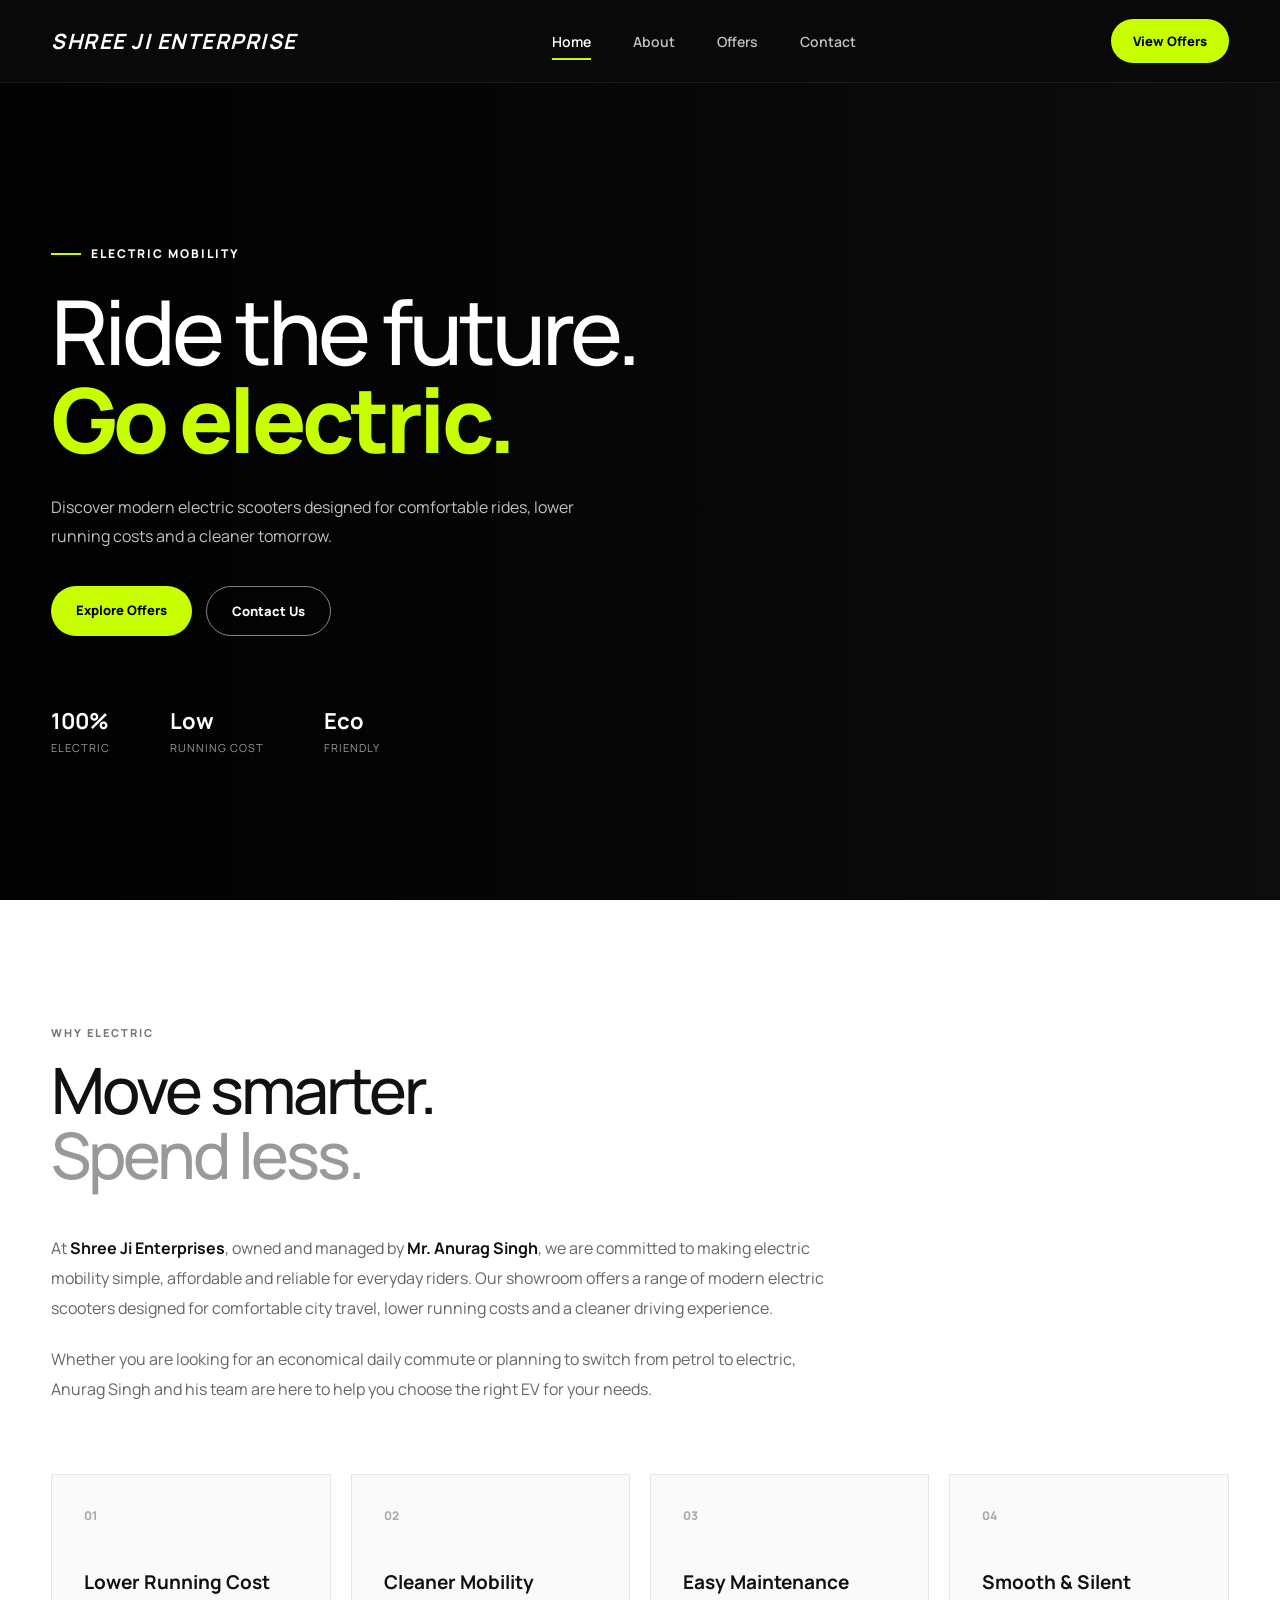
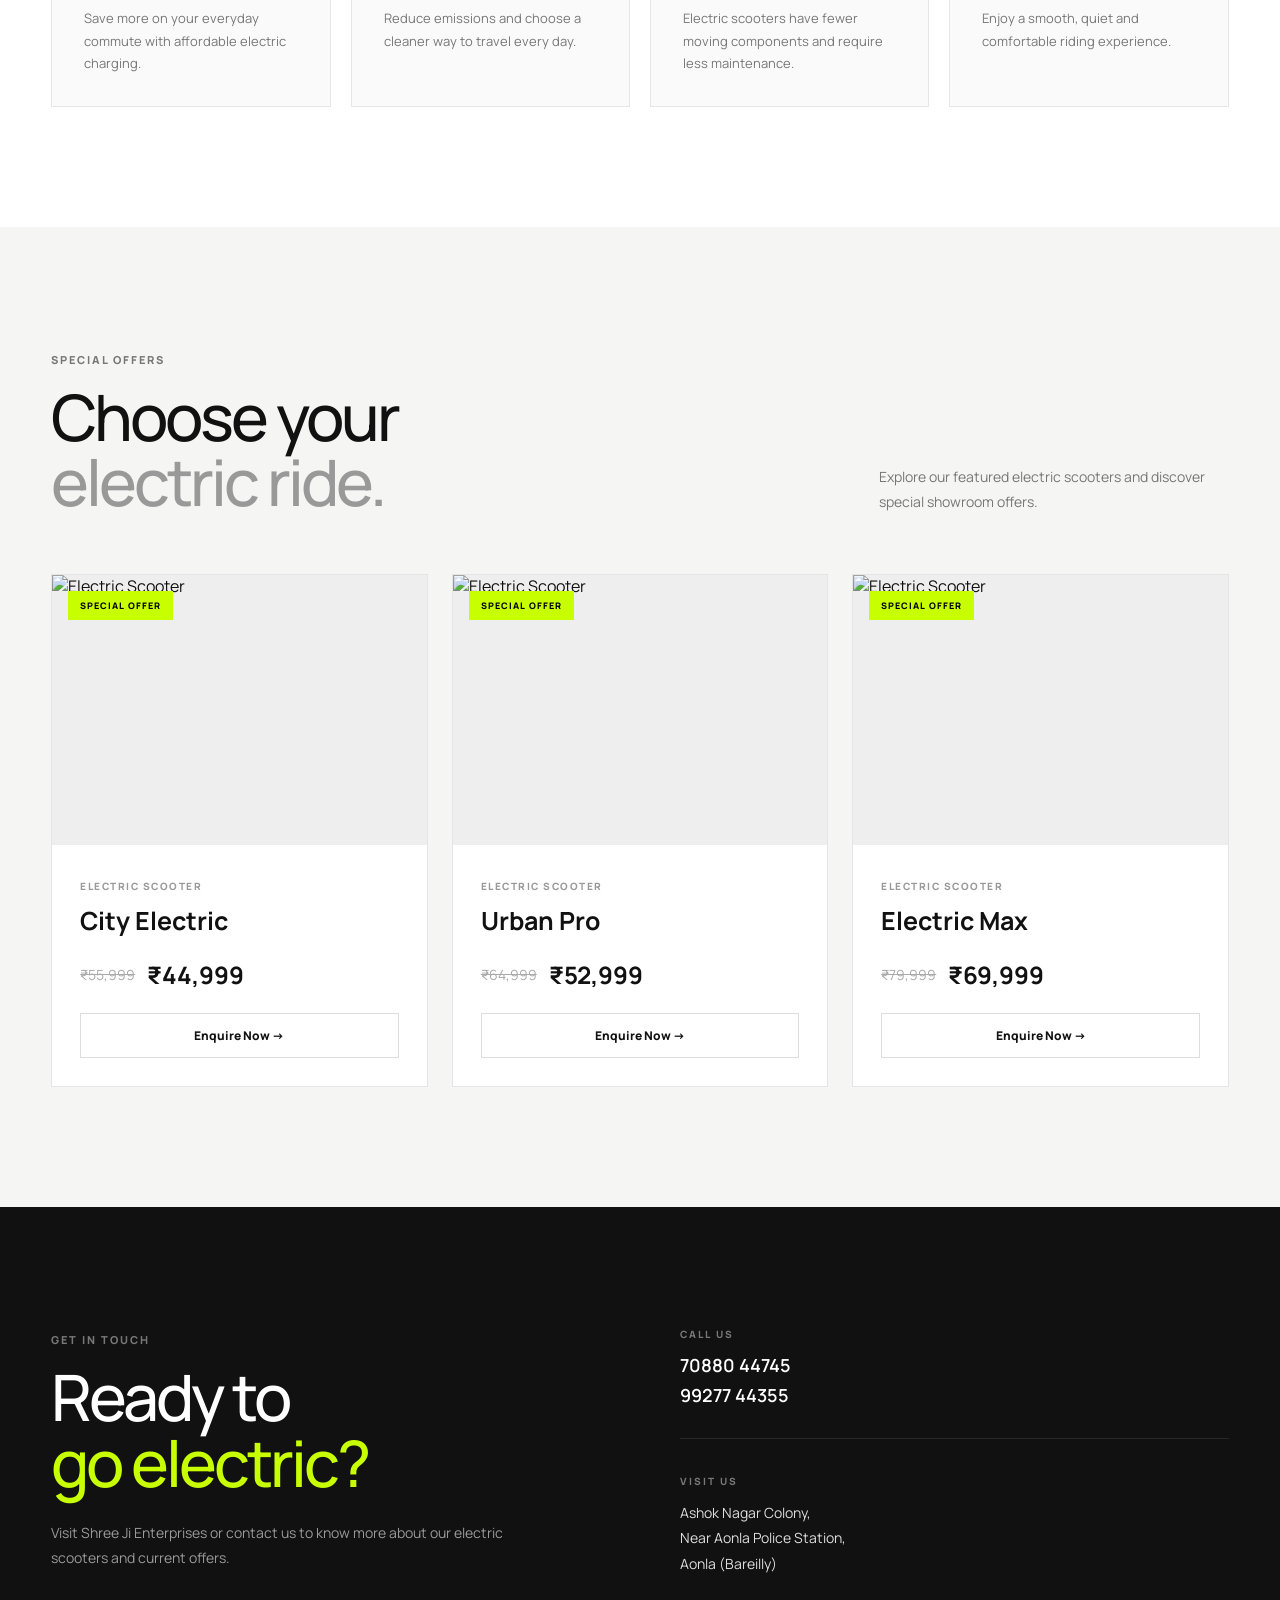
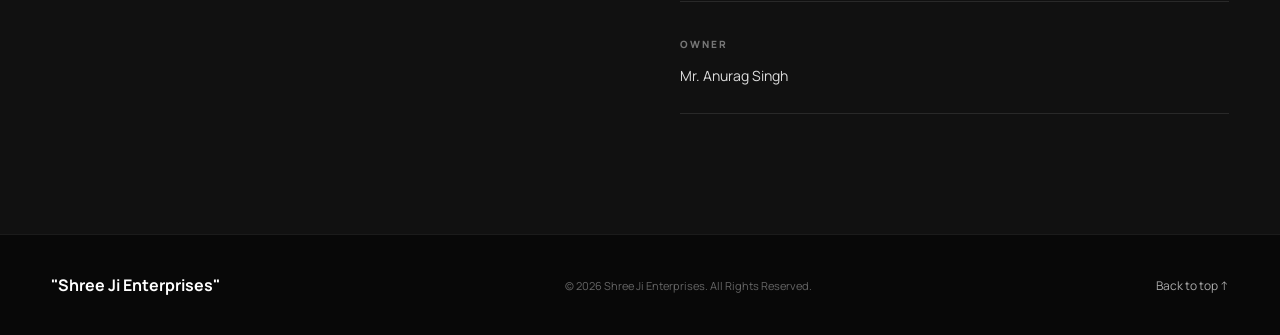
==== index.html @ 931eb225 "Rename shreeji.html to index.html" ====
<!DOCTYPE html>
<html lang="en">
<head>
    <meta charset="UTF-8">
    <meta name="viewport" content="width=device-width, initial-scale=1.0">

    <title>Shree Ji Enterprises | Electric Scooters</title>

    <link rel="preconnect" href="https://fonts.googleapis.com">
    <link rel="preconnect" href="https://fonts.gstatic.com" crossorigin>
    <link href="https://fonts.googleapis.com/css2?family=Manrope:wght@400;500;600;700;800&display=swap" rel="stylesheet">

    <link rel="stylesheet" href="shree.css">
</head>

<body>

    <!-- ================= NAVBAR ================= -->

    <header class="navbar">

        <div class="nav-container">

            <a href="#home" class="logo">
                <b><i>SHREE JI ENTERPRISE</i></b>
            </a>

            <!-- Desktop Navigation -->
            <nav class="nav-links" id="navLinks">
                <a href="#home" class="active">Home</a>
                <a href="#about">About</a>
                <a href="#offers">Offers</a>
                <a href="#contact">Contact</a>
            </nav>

            <a href="#offers" class="nav-button">
                View Offers
            </a>

            <!-- Mobile Menu Button -->
            <button class="menu-button" id="menuButton" aria-label="Open Menu">
                <span></span>
                <span></span>
                <span></span>
            </button>

        </div>

    </header>


    <!-- ================= HERO ================= -->

    <main>

        <section class="hero" id="home">

            <img
                src="images/showroom.jpg"
                alt="Shree Ji Enterprises Showroom"
                class="hero-image"
            >

            <div class="hero-overlay"></div>

            <div class="hero-content">

                <div class="hero-label">
                    <span></span>
                    ELECTRIC MOBILITY
                </div>

                <h1>
                    Ride the future.<br>
                    <strong>Go electric.</strong>
                </h1>

                <p>
                    Discover modern electric scooters designed for
                    comfortable rides, lower running costs and a
                    cleaner tomorrow.
                </p>

                <div class="hero-buttons">

                    <a href="#offers" class="primary-button">
                        Explore Offers
                    </a>

                    <a href="#contact" class="secondary-button">
                        Contact Us
                    </a>

                </div>

                <div class="hero-stats">

                    <div>
                        <strong>100%</strong>
                        <span>Electric</span>
                    </div>

                    <div>
                        <strong>Low</strong>
                        <span>Running Cost</span>
                    </div>

                    <div>
                        <strong>Eco</strong>
                        <span>Friendly</span>
                    </div>

                </div>

            </div>

        </section>


        <!-- ================= ABOUT ================= -->

        <section class="section about-section" id="about">

            <div class="section-container">

                <div class="section-heading">

                    <span class="section-label">
                        WHY ELECTRIC
                    </span>

                    <h2>
                        Move smarter.<br>
                        <span>Spend less.</span>
                    </h2>

                </div>


                <div class="about-content">

                    <div class="about-text">

                        <p>
                            At <strong>Shree Ji Enterprises</strong>, owned and
                            managed by <strong>Mr. Anurag Singh</strong>, we are
                            committed to making electric mobility simple,
                            affordable and reliable for everyday riders.
                            Our showroom offers a range of modern electric
                            scooters designed for comfortable city travel,
                            lower running costs and a cleaner driving
                            experience.
                        </p>

                        <p>
                            Whether you are looking for an economical daily
                            commute or planning to switch from petrol to
                            electric, Anurag Singh and his team are here to
                            help you choose the right EV for your needs.
                        </p>

                    </div>

                </div>


                <!-- Benefits -->

                <div class="benefits-grid">

                    <div class="benefit-card">

                        <div class="benefit-number">01</div>

                        <h3>
                            Lower Running Cost
                        </h3>

                        <p>
                            Save more on your everyday commute with
                            affordable electric charging.
                        </p>

                    </div>


                    <div class="benefit-card">

                        <div class="benefit-number">02</div>

                        <h3>
                            Cleaner Mobility
                        </h3>

                        <p>
                            Reduce emissions and choose a cleaner
                            way to travel every day.
                        </p>

                    </div>


                    <div class="benefit-card">

                        <div class="benefit-number">03</div>

                        <h3>
                            Easy Maintenance
                        </h3>

                        <p>
                            Electric scooters have fewer moving
                            components and require less maintenance.
                        </p>

                    </div>


                    <div class="benefit-card">

                        <div class="benefit-number">04</div>

                        <h3>
                            Smooth & Silent
                        </h3>

                        <p>
                            Enjoy a smooth, quiet and comfortable
                            riding experience.
                        </p>

                    </div>

                </div>

            </div>

        </section>


        <!-- ================= OFFERS ================= -->

        <section class="section offers-section" id="offers">

            <div class="section-container">

                <div class="offers-top">

                    <div>

                        <span class="section-label">
                            SPECIAL OFFERS
                        </span>

                        <h2>
                            Choose your<br>
                            <span>electric ride.</span>
                        </h2>

                    </div>

                    <p class="offers-description">
                        Explore our featured electric scooters and
                        discover special showroom offers.
                    </p>

                </div>


                <div class="offers-grid">

                    <!-- Card 1 -->

                    <div class="offer-card">

                        <div class="offer-image">

                            <img
                                src="https://eauto.co.in/cdn/shop/articles/26-04-2026image_1777176190438.jpg?v=1777176245"
                                alt="Electric Scooter"
                            >

                            <span class="offer-badge">
                                SPECIAL OFFER
                            </span>

                        </div>

                        <div class="offer-content">

                            <span class="offer-category">
                                ELECTRIC SCOOTER
                            </span>

                            <h3>
                                City Electric
                            </h3>

                            <div class="price">

                                <span class="old-price">
                                    ₹55,999
                                </span>

                                <strong>
                                    ₹44,999
                                </strong>

                            </div>

                            <a href="#contact" class="offer-button">
                                Enquire Now →
                            </a>

                        </div>

                    </div>


                    <!-- Card 2 -->

                    <div class="offer-card">

                        <div class="offer-image">

                            <img
                                src="https://eauto.co.in/cdn/shop/articles/04-01-2026image_1767510924606_800x.jpg?v=1767510939"
                                alt="Electric Scooter"
                            >

                            <span class="offer-badge">
                                SPECIAL OFFER
                            </span>

                        </div>

                        <div class="offer-content">

                            <span class="offer-category">
                                ELECTRIC SCOOTER
                            </span>

                            <h3>
                                Urban Pro
                            </h3>

                            <div class="price">

                                <span class="old-price">
                                    ₹64,999
                                </span>

                                <strong>
                                    ₹52,999
                                </strong>

                            </div>

                            <a href="#contact" class="offer-button">
                                Enquire Now →
                            </a>

                        </div>

                    </div>


                    <!-- Card 3 -->

                    <div class="offer-card">

                        <div class="offer-image">

                            <img
                                src="https://img.autocarpro.in/autocarpro/f52bd80d-cf99-4c45-b551-8aef0989193c_WEB-Greaves--Bengaluru-Showroom-1.jpg?c=1&h=490&q=75&w=750"
                                alt="Electric Scooter"
                            >

                            <span class="offer-badge">
                                SPECIAL OFFER
                            </span>

                        </div>

                        <div class="offer-content">

                            <span class="offer-category">
                                ELECTRIC SCOOTER
                            </span>

                            <h3>
                                Electric Max
                            </h3>

                            <div class="price">

                                <span class="old-price">
                                    ₹79,999
                                </span>

                                <strong>
                                    ₹69,999
                                </strong>

                            </div>

                            <a href="#contact" class="offer-button">
                                Enquire Now →
                            </a>

                        </div>

                    </div>

                </div>

            </div>

        </section>


        <!-- ================= CONTACT ================= -->

        <section class="contact-section" id="contact">

            <div class="section-container">

                <div class="contact-box">

                    <div class="contact-heading">

                        <span class="section-label">
                            GET IN TOUCH
                        </span>

                        <h2>
                            Ready to<br>
                            <span>go electric?</span>
                        </h2>

                        <p>
                            Visit Shree Ji Enterprises or contact us
                            to know more about our electric scooters
                            and current offers.
                        </p>

                    </div>


                    <div class="contact-details">

                        <div class="contact-item">

                            <span class="contact-label">
                                CALL US
                            </span>

                            <a href="tel:7088044745">
                                70880 44745
                            </a>

                            <a href="tel:9927744355">
                                99277 44355
                            </a>

                        </div>


                        <div class="contact-item">

                            <span class="contact-label">
                                VISIT US
                            </span>

                            <p>
                                Ashok Nagar Colony,<br>
                                Near Aonla Police Station,<br>
                                Aonla (Bareilly)
                            </p>

                        </div>


                        <div class="contact-item">

                            <span class="contact-label">
                                OWNER
                            </span>

                            <p>
                                Mr. Anurag Singh
                            </p>

                        </div>

                    </div>

                </div>

            </div>

        </section>

    </main>


    <!-- ================= FOOTER ================= -->

    <footer>

        <div class="footer-container">

         <b> "Shree Ji Enterprises"</b>
            

            <p>
                © 2026 Shree Ji Enterprises. All Rights Reserved.
            </p>

            <a href="#home">
                Back to top ↑
            </a>

        </div>

    </footer>


    <!-- ================= JAVASCRIPT ================= -->

    <script>

        const menuButton = document.getElementById("menuButton");
        const navLinks = document.getElementById("navLinks");

        menuButton.addEventListener("click", function () {

            menuButton.classList.toggle("active");
            navLinks.classList.toggle("show");

        });


        // Close mobile menu after clicking a link

        const links = document.querySelectorAll(".nav-links a");

        links.forEach(function(link) {

            link.addEventListener("click", function() {

                menuButton.classList.remove("active");
                navLinks.classList.remove("show");

            });

        });


        // Active navigation link

        const sections = document.querySelectorAll("section");
        const navItems = document.querySelectorAll(".nav-links a");

        window.addEventListener("scroll", function() {

            let current = "";

            sections.forEach(function(section) {

                const sectionTop = section.offsetTop - 150;
                const sectionHeight = section.clientHeight;

                if (
                    window.scrollY >= sectionTop &&
                    window.scrollY < sectionTop + sectionHeight
                ) {
                    current = section.getAttribute("id");
                }

            });


            navItems.forEach(function(link) {

                link.classList.remove("active");

                if (link.getAttribute("href") === "#" + current) {
                    link.classList.add("active");
                }

            });

        });

    </script>

</body>
</html>
---- shree.css ----
/* =========================================
   SHREE JI ENTERPRISES
   PREMIUM EV SHOWROOM WEBSITE
   ========================================= */
/* =========================
   GLOBAL
========================= */

* {
    margin: 0;
    padding: 0;
    box-sizing: border-box;
}

html {
    scroll-behavior: smooth;
}

body {
    font-family: "Manrope", sans-serif;
    background: #ffffff;
    color: #111111;
    overflow-x: hidden;
}

a {
    text-decoration: none;
    color: inherit;
}

img {
    max-width: 100%;
    display: block;
}

:root {
    --black: #0b0b0b;
    --dark: #111111;
    --green: #c8ff00;
    --green-dark: #9dcc00;
    --white: #ffffff;
    --gray: #777777;
    --light-gray: #f5f5f3;
    --border: #e6e6e6;
}


/* =========================
   NAVBAR
========================= */

.navbar {
    position: fixed;
    top: 0;
    left: 0;
    width: 100%;
    z-index: 999;

    background: rgba(10, 10, 10, 0.92);
    backdrop-filter: blur(15px);
    -webkit-backdrop-filter: blur(15px);

    border-bottom: 1px solid rgba(255, 255, 255, 0.08);
}

.nav-container {
    width: min(1320px, 92%);
    height: 82px;

    margin: auto;

    display: flex;
    align-items: center;
    justify-content: space-between;
}


/* Logo */

.logo img {
    width: 145px;
    height: 55px;
    object-fit: contain;
     color: white;
}
.logo {
    color: #ffffff;
    font-size: 21px;
    font-weight: 800;
    letter-spacing: 1.5px;
    text-decoration: none;
    white-space: nowrap;
}


/* Navigation */

.nav-links {
    display: flex;
    align-items: center;
    gap: 42px;
}

.nav-links a {
    position: relative;

    color: rgba(255, 255, 255, 0.75);

    font-size: 14px;
    font-weight: 600;

    transition: 0.3s;
}

.nav-links a:hover,
.nav-links a.active {
    color: white;
}

.nav-links a::after {
    content: "";

    position: absolute;

    left: 0;
    bottom: -9px;

    width: 0;
    height: 2px;

    background: var(--green);

    transition: 0.3s;
}

.nav-links a:hover::after,
.nav-links a.active::after {
    width: 100%;
}


/* View Offers */

.nav-button {
    background: var(--green);
    color: #000;

    padding: 13px 22px;

    border-radius: 30px;

    font-size: 13px;
    font-weight: 800;

    transition: 0.3s;
}

.nav-button:hover {
    background: white;
    transform: translateY(-2px);
}


/* Hamburger */

.menu-button {
    display: none;

    width: 44px;
    height: 44px;

    border: none;
    background: transparent;

    cursor: pointer;

    flex-direction: column;
    align-items: center;
    justify-content: center;
    gap: 5px;
}

.menu-button span {
    display: block;

    width: 25px;
    height: 2px;

    background: white;

    transition: 0.3s;
}


/* Hamburger animation */

.menu-button.active span:nth-child(1) {
    transform: translateY(7px) rotate(45deg);
}

.menu-button.active span:nth-child(2) {
    opacity: 0;
}

.menu-button.active span:nth-child(3) {
    transform: translateY(-7px) rotate(-45deg);
}


/* =========================
   HERO
========================= */

.hero {
    position: relative;

    min-height: 100vh;

    display: flex;
    align-items: center;

    overflow: hidden;

    background: #111;
}

.hero-image {
    position: absolute;

    inset: 0;

    width: 100%;
    height: 100%;

    object-fit: cover;
}

.hero-overlay {
    position: absolute;

    inset: 0;

    background:
        linear-gradient(
            90deg,
            rgba(0, 0, 0, 0.9) 0%,
            rgba(0, 0, 0, 0.68) 42%,
            rgba(0, 0, 0, 0.25) 100%
        );
}

.hero-content {
    position: relative;
    z-index: 2;

    width: min(1320px, 92%);

    margin: auto;

    padding-top: 100px;

    color: white;
}

.hero-label {
    display: flex;
    align-items: center;
    gap: 10px;

    margin-bottom: 25px;

    font-size: 12px;
    font-weight: 800;

    letter-spacing: 2px;
}

.hero-label span {
    width: 30px;
    height: 2px;

    background: var(--green);
}

.hero h1 {
    max-width: 800px;

    font-size: clamp(48px, 7vw, 96px);
    line-height: 0.98;

    letter-spacing: -4px;

    font-weight: 500;
}

.hero h1 strong {
    color: var(--green);
    font-weight: 800;
}

.hero-content > p {
    max-width: 560px;

    margin-top: 30px;

    color: rgba(255, 255, 255, 0.75);

    font-size: 16px;
    line-height: 1.8;
}


/* Hero Buttons */

.hero-buttons {
    display: flex;
    gap: 14px;

    margin-top: 35px;
}

.primary-button,
.secondary-button {
    padding: 15px 25px;

    border-radius: 30px;

    font-size: 13px;
    font-weight: 800;

    transition: 0.3s;
}

.primary-button {
    background: var(--green);
    color: black;
}

.primary-button:hover {
    background: white;
    transform: translateY(-3px);
}

.secondary-button {
    border: 1px solid rgba(255, 255, 255, 0.5);
    color: white;
}

.secondary-button:hover {
    background: white;
    color: black;
}


/* Hero Stats */

.hero-stats {
    display: flex;
    gap: 60px;

    margin-top: 70px;
}

.hero-stats div {
    display: flex;
    flex-direction: column;
    gap: 4px;
}

.hero-stats strong {
    font-size: 22px;
}

.hero-stats span {
    color: rgba(255, 255, 255, 0.6);

    font-size: 11px;

    text-transform: uppercase;
    letter-spacing: 1px;
}


/* =========================
   COMMON SECTION
========================= */

.section {
    padding: 120px 0;
}

.section-container {
    width: min(1200px, 92%);
    margin: auto;
}

.section-label {
    display: inline-block;

    color: #777;

    font-size: 11px;
    font-weight: 800;

    letter-spacing: 2px;
}

.section-heading h2,
.offers-top h2,
.contact-heading h2 {
    margin-top: 15px;

    font-size: clamp(42px, 5vw, 70px);

    line-height: 1.02;

    letter-spacing: -3px;

    font-weight: 500;
}

.section-heading h2 span,
.offers-top h2 span,
.contact-heading h2 span {
    color: #999;
}


/* =========================
   ABOUT
========================= */

.about-section {
    background: #fff;
}

.about-content {
    max-width: 800px;

    margin-top: 45px;
}

.about-text p {
    color: #666;

    font-size: 16px;
    line-height: 1.9;

    margin-bottom: 20px;
}

.about-text strong {
    color: #111;
}


/* Benefits */

.benefits-grid {
    display: grid;

    grid-template-columns: repeat(4, 1fr);

    gap: 20px;

    margin-top: 70px;
}

.benefit-card {
    padding: 32px;

    border: 1px solid var(--border);

    background: #fafafa;

    transition: 0.35s;
}

.benefit-card:hover {
    background: #111;
    color: white;

    transform: translateY(-7px);
}

.benefit-number {
    color: #aaa;

    font-size: 12px;
    font-weight: 800;

    margin-bottom: 45px;
}

.benefit-card h3 {
    font-size: 19px;

    margin-bottom: 12px;
}

.benefit-card p {
    color: #777;

    font-size: 13px;
    line-height: 1.7;
}

.benefit-card:hover p {
    color: #aaa;
}


/* =========================
   OFFERS
========================= */

.offers-section {
    background: #f5f5f3;
}

.offers-top {
    display: flex;

    align-items: flex-end;
    justify-content: space-between;

    gap: 40px;

    margin-bottom: 60px;
}

.offers-description {
    max-width: 350px;

    color: #777;

    font-size: 14px;
    line-height: 1.8;
}


/* Offers Grid */

.offers-grid {
    display: grid;

    grid-template-columns: repeat(3, 1fr);

    gap: 24px;
}


/* Offer Card */

.offer-card {
    background: white;

    overflow: hidden;

    border: 1px solid #e5e5e5;

    transition: 0.35s;
}

.offer-card:hover {
    transform: translateY(-8px);

    box-shadow: 0 20px 50px rgba(0, 0, 0, 0.08);
}


/* Offer Image */

.offer-image {
    position: relative;

    height: 270px;

    overflow: hidden;

    background: #eee;
}

.offer-image img {
    width: 100%;
    height: 100%;

    object-fit: cover;

    transition: 0.5s;
}

.offer-card:hover .offer-image img {
    transform: scale(1.06);
}

.offer-badge {
    position: absolute;

    top: 16px;
    left: 16px;

    background: var(--green);

    color: black;

    padding: 8px 12px;

    font-size: 9px;
    font-weight: 900;

    letter-spacing: 1px;
}


/* Offer Content */

.offer-content {
    padding: 28px;
}

.offer-category {
    color: #999;

    font-size: 10px;
    font-weight: 800;

    letter-spacing: 1.5px;
}

.offer-content h3 {
    margin-top: 8px;

    font-size: 25px;
}

.price {
    display: flex;
    align-items: center;
    gap: 12px;

    margin-top: 20px;
}

.old-price {
    color: #aaa;

    text-decoration: line-through;

    font-size: 14px;
}

.price strong {
    font-size: 24px;
}

.offer-button {
    display: block;

    margin-top: 22px;

    padding: 13px;

    border: 1px solid #ddd;

    text-align: center;

    font-size: 12px;
    font-weight: 800;

    transition: 0.3s;
}

.offer-button:hover {
    background: #111;
    color: white;

    border-color: #111;
}


/* =========================
   CONTACT
========================= */

.contact-section {
    background: #111;

    color: white;

    padding: 120px 0;
}

.contact-box {
    display: grid;

    grid-template-columns: 1fr 1fr;

    gap: 80px;
}

.contact-heading p {
    max-width: 480px;

    margin-top: 25px;

    color: #999;

    line-height: 1.8;

    font-size: 14px;
}

.contact-heading .section-label {
    color: #777;
}

.contact-heading h2 span {
    color: var(--green);
}


/* Contact Details */

.contact-details {
    display: grid;

    gap: 35px;

    align-content: center;
}

.contact-item {
    border-bottom: 1px solid rgba(255, 255, 255, 0.1);

    padding-bottom: 25px;
}

.contact-label {
    display: block;

    margin-bottom: 12px;

    color: #777;

    font-size: 10px;
    font-weight: 800;

    letter-spacing: 2px;
}

.contact-item a {
    display: block;

    width: fit-content;

    margin-bottom: 6px;

    font-size: 18px;
    font-weight: 600;

    transition: 0.3s;
}

.contact-item a:hover {
    color: var(--green);
}

.contact-item p {
    color: #ddd;

    font-size: 14px;
    line-height: 1.8;
}


/* =========================
   FOOTER
========================= */

footer {
    background: #080808;

    color: white;

    border-top: 1px solid rgba(255, 255, 255, 0.08);
}

.footer-container {
    width: min(1200px, 92%);

    min-height: 100px;

    margin: auto;

    display: flex;

    align-items: center;
    justify-content: space-between;

    gap: 20px;
}

.footer-container img {
    width: 120px;
    height: 45px;

    object-fit: contain;
}

.footer-container p {
    color: #666;

    font-size: 11px;
}

.footer-container a {
    color: #aaa;

    font-size: 12px;

    transition: 0.3s;
}

.footer-container a:hover {
    color: var(--green);
}


/* ==================================================
   TABLET
   901px → 1100px
================================================== */

@media (max-width: 1100px) {

    .nav-links {
        gap: 25px;
    }

    .benefits-grid {
        grid-template-columns: repeat(2, 1fr);
    }

    .offers-grid {
        grid-template-columns: repeat(2, 1fr);
    }

    .offer-card:last-child {
        grid-column: span 2;
        max-width: 50%;
        width: 100%;
        margin: auto;
    }

}


/* ==================================================
   TABLET / SMALL LAPTOP
   651px → 900px
================================================== */

@media (max-width: 900px) {

    .nav-container {
        height: 72px;
    }

    .nav-button {
        display: none;
    }

    .menu-button {
        display: flex;
    }

    /* Mobile/Tablet Navigation */

    .nav-links {
        position: absolute;

        top: 72px;
        left: 0;

        width: 100%;

        background: rgba(10, 10, 10, 0.98);

        backdrop-filter: blur(15px);

        padding: 25px;

        display: flex;

        flex-direction: column;

        gap: 25px;

        text-align: center;

        transform: translateY(-20px);

        opacity: 0;

        visibility: hidden;

        transition: 0.3s;

        border-top: 1px solid rgba(255, 255, 255, 0.08);
    }

    .nav-links.show {
        transform: translateY(0);

        opacity: 1;

        visibility: visible;
    }

    .nav-links a {
        font-size: 15px;
    }


    /* Hero */

    .hero-content {
        padding-top: 100px;
    }

    .hero h1 {
        font-size: clamp(52px, 9vw, 75px);
    }

    .hero-stats {
        margin-top: 50px;
    }


    /* About */

    .benefits-grid {
        grid-template-columns: repeat(2, 1fr);
    }


    /* Offers */

    .offers-grid {
        grid-template-columns: repeat(2, 1fr);
    }

    .offer-card:last-child {
        grid-column: auto;

        max-width: none;
    }


    /* Contact */

    .contact-box {
        grid-template-columns: 1fr;

        gap: 50px;
    }

}


/* ==================================================
   MOBILE
   650px AND BELOW
================================================== */

@media (max-width: 650px) {

    /* Navbar */

    .nav-container {
        width: 90%;
        height: 68px;
    }

    .logo img {
        width: 120px;
        height: 48px;
    }

    .nav-links {
        top: 68px;
    }


    /* Hero */

    .hero {
        min-height: 100svh;
    }

    .hero-overlay {
        background:
            linear-gradient(
                90deg,
                rgba(0, 0, 0, 0.92),
                rgba(0, 0, 0, 0.6)
            );
    }

    .hero-content {
        width: 90%;

        padding-top: 100px;
    }

    .hero-label {
        font-size: 10px;

        letter-spacing: 1.5px;
    }

    .hero h1 {
        font-size: clamp(44px, 13vw, 62px);

        letter-spacing: -2.5px;
    }

    .hero-content > p {
        font-size: 14px;

        line-height: 1.7;

        margin-top: 22px;
    }


    /* Hero buttons */

    .hero-buttons {
        flex-direction: column;

        width: 100%;

        margin-top: 28px;
    }

    .primary-button,
    .secondary-button {
        width: 100%;

        text-align: center;

        padding: 14px;
    }


    /* Hero stats */

    .hero-stats {
        display: grid;

        grid-template-columns: repeat(3, 1fr);

        gap: 12px;

        margin-top: 45px;
    }

    .hero-stats strong {
        font-size: 18px;
    }

    .hero-stats span {
        font-size: 8px;
    }


    /* Sections */

    .section {
        padding: 80px 0;
    }

    .section-container {
        width: 90%;
    }


    /* Headings */

    .section-heading h2,
    .offers-top h2,
    .contact-heading h2 {
        font-size: 43px;

        letter-spacing: -2px;
    }


    /* About */

    .about-content {
        margin-top: 30px;
    }

    .about-text p {
        font-size: 14px;

        line-height: 1.8;
    }


    /* Benefits */

    .benefits-grid {
        grid-template-columns: 1fr;

        gap: 12px;

        margin-top: 45px;
    }

    .benefit-card {
        padding: 25px;
    }

    .benefit-number {
        margin-bottom: 30px;
    }


    /* Offers */

    .offers-top {
        display: block;

        margin-bottom: 40px;
    }

    .offers-description {
        margin-top: 20px;

        font-size: 13px;
    }

    .offers-grid {
        grid-template-columns: 1fr;

        gap: 18px;
    }

    .offer-image {
        height: 240px;
    }

    .offer-content {
        padding: 24px;
    }


    /* Contact */

    .contact-section {
        padding: 80px 0;
    }

    .contact-box {
        gap: 45px;
    }

    .contact-heading p {
        font-size: 13px;
    }

    .contact-item a {
        font-size: 17px;
    }


    /* Footer */

    .footer-container {
        min-height: 150px;

        padding: 30px 0;

        flex-direction: column;

        justify-content: center;

        text-align: center;
    }

}


/* ==================================================
   VERY SMALL PHONES
   400px AND BELOW
================================================== */

/* =========================
   GLOBAL
========================= */

* {
    margin: 0;
    padding: 0;
    box-sizing: border-box;
}

html {
    scroll-behavior: smooth;
}

body {
    font-family: "Manrope", sans-serif;
    background: #ffffff;
    color: #111111;
    overflow-x: hidden;
}

a {
    text-decoration: none;
    color: inherit;
}

img {
    max-width: 100%;
    display: block;
}

:root {
    --black: #0b0b0b;
    --dark: #111111;
    --green: #c8ff00;
    --green-dark: #9dcc00;
    --white: #ffffff;
    --gray: #777777;
    --light-gray: #f5f5f3;
    --border: #e6e6e6;
}


/* =========================
   NAVBAR
========================= */

.navbar {
    position: fixed;
    top: 0;
    left: 0;
    width: 100%;
    z-index: 999;

    background: rgba(10, 10, 10, 0.92);
    backdrop-filter: blur(15px);
    -webkit-backdrop-filter: blur(15px);

    border-bottom: 1px solid rgba(255, 255, 255, 0.08);
}

.nav-container {
    width: min(1320px, 92%);
    height: 82px;

    margin: auto;

    display: flex;
    align-items: center;
    justify-content: space-between;
}


/* Logo */

.logo img {
    width: 145px;
    height: 55px;
    object-fit: contain;
}


/* Navigation */

.nav-links {
    display: flex;
    align-items: center;
    gap: 42px;
}

.nav-links a {
    position: relative;

    color: rgba(255, 255, 255, 0.75);

    font-size: 14px;
    font-weight: 600;

    transition: 0.3s;
}

.nav-links a:hover,
.nav-links a.active {
    color: white;
}

.nav-links a::after {
    content: "";

    position: absolute;

    left: 0;
    bottom: -9px;

    width: 0;
    height: 2px;

    background: var(--green);

    transition: 0.3s;
}

.nav-links a:hover::after,
.nav-links a.active::after {
    width: 100%;
}


/* View Offers */

.nav-button {
    background: var(--green);
    color: #000;

    padding: 13px 22px;

    border-radius: 30px;

    font-size: 13px;
    font-weight: 800;

    transition: 0.3s;
}

.nav-button:hover {
    background: white;
    transform: translateY(-2px);
}


/* Hamburger */

.menu-button {
    display: none;

    width: 44px;
    height: 44px;

    border: none;
    background: transparent;

    cursor: pointer;

    flex-direction: column;
    align-items: center;
    justify-content: center;
    gap: 5px;
}

.menu-button span {
    display: block;

    width: 25px;
    height: 2px;

    background: white;

    transition: 0.3s;
}


/* Hamburger animation */

.menu-button.active span:nth-child(1) {
    transform: translateY(7px) rotate(45deg);
}

.menu-button.active span:nth-child(2) {
    opacity: 0;
}

.menu-button.active span:nth-child(3) {
    transform: translateY(-7px) rotate(-45deg);
}


/* =========================
   HERO
========================= */

.hero {
    position: relative;

    min-height: 100vh;

    display: flex;
    align-items: center;

    overflow: hidden;

    background: #111;
}

.hero-image {
    position: absolute;

    inset: 0;

    width: 100%;
    height: 100%;

    object-fit: cover;
}

.hero-overlay {
    position: absolute;

    inset: 0;

    background:
        linear-gradient(
            90deg,
            rgba(0, 0, 0, 0.9) 0%,
            rgba(0, 0, 0, 0.68) 42%,
            rgba(0, 0, 0, 0.25) 100%
        );
}

.hero-content {
    position: relative;
    z-index: 2;

    width: min(1320px, 92%);

    margin: auto;

    padding-top: 100px;

    color: white;
}

.hero-label {
    display: flex;
    align-items: center;
    gap: 10px;

    margin-bottom: 25px;

    font-size: 12px;
    font-weight: 800;

    letter-spacing: 2px;
}

.hero-label span {
    width: 30px;
    height: 2px;

    background: var(--green);
}

.hero h1 {
    max-width: 800px;

    font-size: clamp(48px, 7vw, 96px);
    line-height: 0.98;

    letter-spacing: -4px;

    font-weight: 500;
}

.hero h1 strong {
    color: var(--green);
    font-weight: 800;
}

.hero-content > p {
    max-width: 560px;

    margin-top: 30px;

    color: rgba(255, 255, 255, 0.75);

    font-size: 16px;
    line-height: 1.8;
}


/* Hero Buttons */

.hero-buttons {
    display: flex;
    gap: 14px;

    margin-top: 35px;
}

.primary-button,
.secondary-button {
    padding: 15px 25px;

    border-radius: 30px;

    font-size: 13px;
    font-weight: 800;

    transition: 0.3s;
}

.primary-button {
    background: var(--green);
    color: black;
}

.primary-button:hover {
    background: white;
    transform: translateY(-3px);
}

.secondary-button {
    border: 1px solid rgba(255, 255, 255, 0.5);
    color: white;
}

.secondary-button:hover {
    background: white;
    color: black;
}


/* Hero Stats */

.hero-stats {
    display: flex;
    gap: 60px;

    margin-top: 70px;
}

.hero-stats div {
    display: flex;
    flex-direction: column;
    gap: 4px;
}

.hero-stats strong {
    font-size: 22px;
}

.hero-stats span {
    color: rgba(255, 255, 255, 0.6);

    font-size: 11px;

    text-transform: uppercase;
    letter-spacing: 1px;
}


/* =========================
   COMMON SECTION
========================= */

.section {
    padding: 120px 0;
}

.section-container {
    width: min(1200px, 92%);
    margin: auto;
}

.section-label {
    display: inline-block;

    color: #777;

    font-size: 11px;
    font-weight: 800;

    letter-spacing: 2px;
}

.section-heading h2,
.offers-top h2,
.contact-heading h2 {
    margin-top: 15px;

    font-size: clamp(42px, 5vw, 70px);

    line-height: 1.02;

    letter-spacing: -3px;

    font-weight: 500;
}

.section-heading h2 span,
.offers-top h2 span,
.contact-heading h2 span {
    color: #999;
}


/* =========================
   ABOUT
========================= */

.about-section {
    background: #fff;
}

.about-content {
    max-width: 800px;

    margin-top: 45px;
}

.about-text p {
    color: #666;

    font-size: 16px;
    line-height: 1.9;

    margin-bottom: 20px;
}

.about-text strong {
    color: #111;
}


/* Benefits */

.benefits-grid {
    display: grid;

    grid-template-columns: repeat(4, 1fr);

    gap: 20px;

    margin-top: 70px;
}

.benefit-card {
    padding: 32px;

    border: 1px solid var(--border);

    background: #fafafa;

    transition: 0.35s;
}

.benefit-card:hover {
    background: #111;
    color: white;

    transform: translateY(-7px);
}

.benefit-number {
    color: #aaa;

    font-size: 12px;
    font-weight: 800;

    margin-bottom: 45px;
}

.benefit-card h3 {
    font-size: 19px;

    margin-bottom: 12px;
}

.benefit-card p {
    color: #777;

    font-size: 13px;
    line-height: 1.7;
}

.benefit-card:hover p {
    color: #aaa;
}


/* =========================
   OFFERS
========================= */

.offers-section {
    background: #f5f5f3;
}

.offers-top {
    display: flex;

    align-items: flex-end;
    justify-content: space-between;

    gap: 40px;

    margin-bottom: 60px;
}

.offers-description {
    max-width: 350px;

    color: #777;

    font-size: 14px;
    line-height: 1.8;
}


/* Offers Grid */

.offers-grid {
    display: grid;

    grid-template-columns: repeat(3, 1fr);

    gap: 24px;
}


/* Offer Card */

.offer-card {
    background: white;

    overflow: hidden;

    border: 1px solid #e5e5e5;

    transition: 0.35s;
}

.offer-card:hover {
    transform: translateY(-8px);

    box-shadow: 0 20px 50px rgba(0, 0, 0, 0.08);
}


/* Offer Image */

.offer-image {
    position: relative;

    height: 270px;

    overflow: hidden;

    background: #eee;
}

.offer-image img {
    width: 100%;
    height: 100%;

    object-fit: cover;

    transition: 0.5s;
}

.offer-card:hover .offer-image img {
    transform: scale(1.06);
}

.offer-badge {
    position: absolute;

    top: 16px;
    left: 16px;

    background: var(--green);

    color: black;

    padding: 8px 12px;

    font-size: 9px;
    font-weight: 900;

    letter-spacing: 1px;
}


/* Offer Content */

.offer-content {
    padding: 28px;
}

.offer-category {
    color: #999;

    font-size: 10px;
    font-weight: 800;

    letter-spacing: 1.5px;
}

.offer-content h3 {
    margin-top: 8px;

    font-size: 25px;
}

.price {
    display: flex;
    align-items: center;
    gap: 12px;

    margin-top: 20px;
}

.old-price {
    color: #aaa;

    text-decoration: line-through;

    font-size: 14px;
}

.price strong {
    font-size: 24px;
}

.offer-button {
    display: block;

    margin-top: 22px;

    padding: 13px;

    border: 1px solid #ddd;

    text-align: center;

    font-size: 12px;
    font-weight: 800;

    transition: 0.3s;
}

.offer-button:hover {
    background: #111;
    color: white;

    border-color: #111;
}


/* =========================
   CONTACT
========================= */

.contact-section {
    background: #111;

    color: white;

    padding: 120px 0;
}

.contact-box {
    display: grid;

    grid-template-columns: 1fr 1fr;

    gap: 80px;
}

.contact-heading p {
    max-width: 480px;

    margin-top: 25px;

    color: #999;

    line-height: 1.8;

    font-size: 14px;
}

.contact-heading .section-label {
    color: #777;
}

.contact-heading h2 span {
    color: var(--green);
}


/* Contact Details */

.contact-details {
    display: grid;

    gap: 35px;

    align-content: center;
}

.contact-item {
    border-bottom: 1px solid rgba(255, 255, 255, 0.1);

    padding-bottom: 25px;
}

.contact-label {
    display: block;

    margin-bottom: 12px;

    color: #777;

    font-size: 10px;
    font-weight: 800;

    letter-spacing: 2px;
}

.contact-item a {
    display: block;

    width: fit-content;

    margin-bottom: 6px;

    font-size: 18px;
    font-weight: 600;

    transition: 0.3s;
}

.contact-item a:hover {
    color: var(--green);
}

.contact-item p {
    color: #ddd;

    font-size: 14px;
    line-height: 1.8;
}


/* =========================
   FOOTER
========================= */

footer {
    background: #080808;

    color: white;

    border-top: 1px solid rgba(255, 255, 255, 0.08);
}

.footer-container {
    width: min(1200px, 92%);

    min-height: 100px;

    margin: auto;

    display: flex;

    align-items: center;
    justify-content: space-between;

    gap: 20px;
}

.footer-container img {
    width: 120px;
    height: 45px;

    object-fit: contain;
}

.footer-container p {
    color: #666;

    font-size: 11px;
}

.footer-container a {
    color: #aaa;

    font-size: 12px;

    transition: 0.3s;
}

.footer-container a:hover {
    color: var(--green);
}


/* ==================================================
   TABLET
   901px → 1100px
================================================== */

@media (max-width: 1100px) {

    .nav-links {
        gap: 25px;
    }

    .benefits-grid {
        grid-template-columns: repeat(2, 1fr);
    }

    .offers-grid {
        grid-template-columns: repeat(2, 1fr);
    }

    .offer-card:last-child {
        grid-column: span 2;
        max-width: 50%;
        width: 100%;
        margin: auto;
    }

}


/* ==================================================
   TABLET / SMALL LAPTOP
   651px → 900px
================================================== */

@media (max-width: 900px) {

    .nav-container {
        height: 72px;
    }

    .nav-button {
        display: none;
    }

    .menu-button {
        display: flex;
    }

    /* Mobile/Tablet Navigation */

    .nav-links {
        position: absolute;

        top: 72px;
        left: 0;

        width: 100%;

        background: rgba(10, 10, 10, 0.98);

        backdrop-filter: blur(15px);

        padding: 25px;

        display: flex;

        flex-direction: column;

        gap: 25px;

        text-align: center;

        transform: translateY(-20px);

        opacity: 0;

        visibility: hidden;

        transition: 0.3s;

        border-top: 1px solid rgba(255, 255, 255, 0.08);
    }

    .nav-links.show {
        transform: translateY(0);

        opacity: 1;

        visibility: visible;
    }

    .nav-links a {
        font-size: 15px;
    }


    /* Hero */

    .hero-content {
        padding-top: 100px;
    }

    .hero h1 {
        font-size: clamp(52px, 9vw, 75px);
    }

    .hero-stats {
        margin-top: 50px;
    }


    /* About */

    .benefits-grid {
        grid-template-columns: repeat(2, 1fr);
    }


    /* Offers */

    .offers-grid {
        grid-template-columns: repeat(2, 1fr);
    }

    .offer-card:last-child {
        grid-column: auto;

        max-width: none;
    }


    /* Contact */

    .contact-box {
        grid-template-columns: 1fr;

        gap: 50px;
    }

}


/* ==================================================
   MOBILE
   650px AND BELOW
================================================== */

@media (max-width: 650px) {

    /* Navbar */

    .nav-container {
        width: 90%;
        height: 68px;
    }

    .logo img {
        width: 120px;
        height: 48px;
    }

    .nav-links {
        top: 68px;
    }


    /* Hero */

    .hero {
        min-height: 100svh;
    }

    .hero-overlay {
        background:
            linear-gradient(
                90deg,
                rgba(0, 0, 0, 0.92),
                rgba(0, 0, 0, 0.6)
            );
    }

    .hero-content {
        width: 90%;

        padding-top: 100px;
    }

    .hero-label {
        font-size: 10px;

        letter-spacing: 1.5px;
    }

    .hero h1 {
        font-size: clamp(44px, 13vw, 62px);

        letter-spacing: -2.5px;
    }

    .hero-content > p {
        font-size: 14px;

        line-height: 1.7;

        margin-top: 22px;
    }


    /* Hero buttons */

    .hero-buttons {
        flex-direction: column;

        width: 100%;

        margin-top: 28px;
    }

    .primary-button,
    .secondary-button {
        width: 100%;

        text-align: center;

        padding: 14px;
    }


    /* Hero stats */

    .hero-stats {
        display: grid;

        grid-template-columns: repeat(3, 1fr);

        gap: 12px;

        margin-top: 45px;
    }

    .hero-stats strong {
        font-size: 18px;
    }

    .hero-stats span {
        font-size: 8px;
    }


    /* Sections */

    .section {
        padding: 80px 0;
    }

    .section-container {
        width: 90%;
    }


    /* Headings */

    .section-heading h2,
    .offers-top h2,
    .contact-heading h2 {
        font-size: 43px;

        letter-spacing: -2px;
    }


    /* About */

    .about-content {
        margin-top: 30px;
    }

    .about-text p {
        font-size: 14px;

        line-height: 1.8;
    }


    /* Benefits */

    .benefits-grid {
        grid-template-columns: 1fr;

        gap: 12px;

        margin-top: 45px;
    }

    .benefit-card {
        padding: 25px;
    }

    .benefit-number {
        margin-bottom: 30px;
    }


    /* Offers */

    .offers-top {
        display: block;

        margin-bottom: 40px;
    }

    .offers-description {
        margin-top: 20px;

        font-size: 13px;
    }

    .offers-grid {
        grid-template-columns: 1fr;

        gap: 18px;
    }

    .offer-image {
        height: 240px;
    }

    .offer-content {
        padding: 24px;
    }


    /* Contact */

    .contact-section {
        padding: 80px 0;
    }

    .contact-box {
        gap: 45px;
    }

    .contact-heading p {
        font-size: 13px;
    }

    .contact-item a {
        font-size: 17px;
    }


    /* Footer */

    .footer-container {
        min-height: 150px;

        padding: 30px 0;

        flex-direction: column;

        justify-content: center;

        text-align: center;
    }

}


/* ==================================================
   VERY SMALL PHONES
   400px AND BELOW
================================================== */


* {
    margin: 0;
    padding: 0;
    box-sizing: border-box;
}

html {
    scroll-behavior: smooth;
}

body {
    font-family: "Manrope", sans-serif;
    background: #ffffff;
    color: #111111;
    overflow-x: hidden;
}

a {
    text-decoration: none;
    color: inherit;
}

img {
    max-width: 100%;
    display: block;
}

:root {
    --black: #0b0b0b;
    --dark: #111111;
    --green: #c8ff00;
    --green-dark: #9dcc00;
    --white: #ffffff;
    --gray: #777777;
    --light-gray: #f5f5f3;
    --border: #e6e6e6;
}


/* =========================
   NAVBAR
========================= */

.navbar {
    position: fixed;
    top: 0;
    left: 0;
    width: 100%;
    z-index: 999;

    background: rgba(10, 10, 10, 0.92);
    backdrop-filter: blur(15px);
    -webkit-backdrop-filter: blur(15px);

    border-bottom: 1px solid rgba(255, 255, 255, 0.08);
}

.nav-container {
    width: min(1320px, 92%);
    height: 82px;

    margin: auto;

    display: flex;
    align-items: center;
    justify-content: space-between;
}


/* Logo */

.logo img {
    width: 145px;
    height: 55px;
    object-fit: contain;
}


/* Navigation */

.nav-links {
    display: flex;
    align-items: center;
    gap: 42px;
}

.nav-links a {
    position: relative;

    color: rgba(255, 255, 255, 0.75);

    font-size: 14px;
    font-weight: 600;

    transition: 0.3s;
}

.nav-links a:hover,
.nav-links a.active {
    color: white;
}

.nav-links a::after {
    content: "";

    position: absolute;

    left: 0;
    bottom: -9px;

    width: 0;
    height: 2px;

    background: var(--green);

    transition: 0.3s;
}

.nav-links a:hover::after,
.nav-links a.active::after {
    width: 100%;
}


/* View Offers */

.nav-button {
    background: var(--green);
    color: #000;

    padding: 13px 22px;

    border-radius: 30px;

    font-size: 13px;
    font-weight: 800;

    transition: 0.3s;
}

.nav-button:hover {
    background: white;
    transform: translateY(-2px);
}


/* Hamburger */

.menu-button {
    display: none;

    width: 44px;
    height: 44px;

    border: none;
    background: transparent;

    cursor: pointer;

    flex-direction: column;
    align-items: center;
    justify-content: center;
    gap: 5px;
}

.menu-button span {
    display: block;

    width: 25px;
    height: 2px;

    background: white;

    transition: 0.3s;
}


/* Hamburger animation */

.menu-button.active span:nth-child(1) {
    transform: translateY(7px) rotate(45deg);
}

.menu-button.active span:nth-child(2) {
    opacity: 0;
}

.menu-button.active span:nth-child(3) {
    transform: translateY(-7px) rotate(-45deg);
}


/* =========================
   HERO
========================= */

.hero {
    position: relative;

    min-height: 100vh;

    display: flex;
    align-items: center;

    overflow: hidden;

    background: #111;
}

.hero-image {
    position: absolute;

    inset: 0;

    width: 100%;
    height: 100%;

    object-fit: cover;
}

.hero-overlay {
    position: absolute;

    inset: 0;

    background:
        linear-gradient(
            90deg,
            rgba(0, 0, 0, 0.9) 0%,
            rgba(0, 0, 0, 0.68) 42%,
            rgba(0, 0, 0, 0.25) 100%
        );
}

.hero-content {
    position: relative;
    z-index: 2;

    width: min(1320px, 92%);

    margin: auto;

    padding-top: 100px;

    color: white;
}

.hero-label {
    display: flex;
    align-items: center;
    gap: 10px;

    margin-bottom: 25px;

    font-size: 12px;
    font-weight: 800;

    letter-spacing: 2px;
}

.hero-label span {
    width: 30px;
    height: 2px;

    background: var(--green);
}

.hero h1 {
    max-width: 800px;

    font-size: clamp(48px, 7vw, 96px);
    line-height: 0.98;

    letter-spacing: -4px;

    font-weight: 500;
}

.hero h1 strong {
    color: var(--green);
    font-weight: 800;
}

.hero-content > p {
    max-width: 560px;

    margin-top: 30px;

    color: rgba(255, 255, 255, 0.75);

    font-size: 16px;
    line-height: 1.8;
}


/* Hero Buttons */

.hero-buttons {
    display: flex;
    gap: 14px;

    margin-top: 35px;
}

.primary-button,
.secondary-button {
    padding: 15px 25px;

    border-radius: 30px;

    font-size: 13px;
    font-weight: 800;

    transition: 0.3s;
}

.primary-button {
    background: var(--green);
    color: black;
}

.primary-button:hover {
    background: white;
    transform: translateY(-3px);
}

.secondary-button {
    border: 1px solid rgba(255, 255, 255, 0.5);
    color: white;
}

.secondary-button:hover {
    background: white;
    color: black;
}


/* Hero Stats */

.hero-stats {
    display: flex;
    gap: 60px;

    margin-top: 70px;
}

.hero-stats div {
    display: flex;
    flex-direction: column;
    gap: 4px;
}

.hero-stats strong {
    font-size: 22px;
}

.hero-stats span {
    color: rgba(255, 255, 255, 0.6);

    font-size: 11px;

    text-transform: uppercase;
    letter-spacing: 1px;
}


/* =========================
   COMMON SECTION
========================= */

.section {
    padding: 120px 0;
}

.section-container {
    width: min(1200px, 92%);
    margin: auto;
}

.section-label {
    display: inline-block;

    color: #777;

    font-size: 11px;
    font-weight: 800;

    letter-spacing: 2px;
}

.section-heading h2,
.offers-top h2,
.contact-heading h2 {
    margin-top: 15px;

    font-size: clamp(42px, 5vw, 70px);

    line-height: 1.02;

    letter-spacing: -3px;

    font-weight: 500;
}

.section-heading h2 span,
.offers-top h2 span,
.contact-heading h2 span {
    color: #999;
}


/* =========================
   ABOUT
========================= */

.about-section {
    background: #fff;
}

.about-content {
    max-width: 800px;

    margin-top: 45px;
}

.about-text p {
    color: #666;

    font-size: 16px;
    line-height: 1.9;

    margin-bottom: 20px;
}

.about-text strong {
    color: #111;
}


/* Benefits */

.benefits-grid {
    display: grid;

    grid-template-columns: repeat(4, 1fr);

    gap: 20px;

    margin-top: 70px;
}

.benefit-card {
    padding: 32px;

    border: 1px solid var(--border);

    background: #fafafa;

    transition: 0.35s;
}

.benefit-card:hover {
    background: #111;
    color: white;

    transform: translateY(-7px);
}

.benefit-number {
    color: #aaa;

    font-size: 12px;
    font-weight: 800;

    margin-bottom: 45px;
}

.benefit-card h3 {
    font-size: 19px;

    margin-bottom: 12px;
}

.benefit-card p {
    color: #777;

    font-size: 13px;
    line-height: 1.7;
}

.benefit-card:hover p {
    color: #aaa;
}


/* =========================
   OFFERS
========================= */

.offers-section {
    background: #f5f5f3;
}

.offers-top {
    display: flex;

    align-items: flex-end;
    justify-content: space-between;

    gap: 40px;

    margin-bottom: 60px;
}

.offers-description {
    max-width: 350px;

    color: #777;

    font-size: 14px;
    line-height: 1.8;
}


/* Offers Grid */

.offers-grid {
    display: grid;

    grid-template-columns: repeat(3, 1fr);

    gap: 24px;
}


/* Offer Card */

.offer-card {
    background: white;

    overflow: hidden;

    border: 1px solid #e5e5e5;

    transition: 0.35s;
}

.offer-card:hover {
    transform: translateY(-8px);

    box-shadow: 0 20px 50px rgba(0, 0, 0, 0.08);
}


/* Offer Image */

.offer-image {
    position: relative;

    height: 270px;

    overflow: hidden;

    background: #eee;
}

.offer-image img {
    width: 100%;
    height: 100%;

    object-fit: cover;

    transition: 0.5s;
}

.offer-card:hover .offer-image img {
    transform: scale(1.06);
}

.offer-badge {
    position: absolute;

    top: 16px;
    left: 16px;

    background: var(--green);

    color: black;

    padding: 8px 12px;

    font-size: 9px;
    font-weight: 900;

    letter-spacing: 1px;
}


/* Offer Content */

.offer-content {
    padding: 28px;
}

.offer-category {
    color: #999;

    font-size: 10px;
    font-weight: 800;

    letter-spacing: 1.5px;
}

.offer-content h3 {
    margin-top: 8px;

    font-size: 25px;
}

.price {
    display: flex;
    align-items: center;
    gap: 12px;

    margin-top: 20px;
}

.old-price {
    color: #aaa;

    text-decoration: line-through;

    font-size: 14px;
}

.price strong {
    font-size: 24px;
}

.offer-button {
    display: block;

    margin-top: 22px;

    padding: 13px;

    border: 1px solid #ddd;

    text-align: center;

    font-size: 12px;
    font-weight: 800;

    transition: 0.3s;
}

.offer-button:hover {
    background: #111;
    color: white;

    border-color: #111;
}


/* =========================
   CONTACT
========================= */

.contact-section {
    background: #111;

    color: white;

    padding: 120px 0;
}

.contact-box {
    display: grid;

    grid-template-columns: 1fr 1fr;

    gap: 80px;
}

.contact-heading p {
    max-width: 480px;

    margin-top: 25px;

    color: #999;

    line-height: 1.8;

    font-size: 14px;
}

.contact-heading .section-label {
    color: #777;
}

.contact-heading h2 span {
    color: var(--green);
}


/* Contact Details */

.contact-details {
    display: grid;

    gap: 35px;

    align-content: center;
}

.contact-item {
    border-bottom: 1px solid rgba(255, 255, 255, 0.1);

    padding-bottom: 25px;
}

.contact-label {
    display: block;

    margin-bottom: 12px;

    color: #777;

    font-size: 10px;
    font-weight: 800;

    letter-spacing: 2px;
}

.contact-item a {
    display: block;

    width: fit-content;

    margin-bottom: 6px;

    font-size: 18px;
    font-weight: 600;

    transition: 0.3s;
}

.contact-item a:hover {
    color: var(--green);
}

.contact-item p {
    color: #ddd;

    font-size: 14px;
    line-height: 1.8;
}


/* =========================
   FOOTER
========================= */

footer {
    background: #080808;

    color: white;

    border-top: 1px solid rgba(255, 255, 255, 0.08);
}

.footer-container {
    width: min(1200px, 92%);

    min-height: 100px;

    margin: auto;

    display: flex;

    align-items: center;
    justify-content: space-between;

    gap: 20px;
}

.footer-container img {
    width: 120px;
    height: 45px;

    object-fit: contain;
}

.footer-container p {
    color: #666;

    font-size: 11px;
}

.footer-container a {
    color: #aaa;

    font-size: 12px;

    transition: 0.3s;
}

.footer-container a:hover {
    color: var(--green);
}


/* ==================================================
   TABLET
   901px → 1100px
================================================== */

@media (max-width: 1100px) {

    .nav-links {
        gap: 25px;
    }

    .benefits-grid {
        grid-template-columns: repeat(2, 1fr);
    }

    .offers-grid {
        grid-template-columns: repeat(2, 1fr);
    }

    .offer-card:last-child {
        grid-column: span 2;
        max-width: 50%;
        width: 100%;
        margin: auto;
    }

}


/* ==================================================
   TABLET / SMALL LAPTOP
   651px → 900px
================================================== */

@media (max-width: 900px) {

    .nav-container {
        height: 72px;
    }

    .nav-button {
        display: none;
    }

    .menu-button {
        display: flex;
    }

    /* Mobile/Tablet Navigation */

    .nav-links {
        position: absolute;

        top: 72px;
        left: 0;

        width: 100%;

        background: rgba(10, 10, 10, 0.98);

        backdrop-filter: blur(15px);

        padding: 25px;

        display: flex;

        flex-direction: column;

        gap: 25px;

        text-align: center;

        transform: translateY(-20px);

        opacity: 0;

        visibility: hidden;

        transition: 0.3s;

        border-top: 1px solid rgba(255, 255, 255, 0.08);
    }

    .nav-links.show {
        transform: translateY(0);

        opacity: 1;

        visibility: visible;
    }

    .nav-links a {
        font-size: 15px;
    }


    /* Hero */

    .hero-content {
        padding-top: 100px;
    }

    .hero h1 {
        font-size: clamp(52px, 9vw, 75px);
    }

    .hero-stats {
        margin-top: 50px;
    }


    /* About */

    .benefits-grid {
        grid-template-columns: repeat(2, 1fr);
    }


    /* Offers */

    .offers-grid {
        grid-template-columns: repeat(2, 1fr);
    }

    .offer-card:last-child {
        grid-column: auto;

        max-width: none;
    }


    /* Contact */

    .contact-box {
        grid-template-columns: 1fr;

        gap: 50px;
    }

}


/* ==================================================
   MOBILE
   650px AND BELOW
================================================== */

@media (max-width: 650px) {

    /* Navbar */

    .nav-container {
        width: 90%;
        height: 68px;
    }

    .logo img {
        width: 120px;
        height: 48px;
    }

    .nav-links {
        top: 68px;
    }


    /* Hero */

    .hero {
        min-height: 100svh;
    }

    .hero-overlay {
        background:
            linear-gradient(
                90deg,
                rgba(0, 0, 0, 0.92),
                rgba(0, 0, 0, 0.6)
            );
    }

    .hero-content {
        width: 90%;

        padding-top: 100px;
    }

    .hero-label {
        font-size: 10px;

        letter-spacing: 1.5px;
    }

    .hero h1 {
        font-size: clamp(44px, 13vw, 62px);

        letter-spacing: -2.5px;
    }

    .hero-content > p {
        font-size: 14px;

        line-height: 1.7;

        margin-top: 22px;
    }


    /* Hero buttons */

    .hero-buttons {
        flex-direction: column;

        width: 100%;

        margin-top: 28px;
    }

    .primary-button,
    .secondary-button {
        width: 100%;

        text-align: center;

        padding: 14px;
    }


    /* Hero stats */

    .hero-stats {
        display: grid;

        grid-template-columns: repeat(3, 1fr);

        gap: 12px;

        margin-top: 45px;
    }

    .hero-stats strong {
        font-size: 18px;
    }

    .hero-stats span {
        font-size: 8px;
    }


    /* Sections */

    .section {
        padding: 80px 0;
    }

    .section-container {
        width: 90%;
    }


    /* Headings */

    .section-heading h2,
    .offers-top h2,
    .contact-heading h2 {
        font-size: 43px;

        letter-spacing: -2px;
    }


    /* About */

    .about-content {
        margin-top: 30px;
    }

    .about-text p {
        font-size: 14px;

        line-height: 1.8;
    }


    /* Benefits */

    .benefits-grid {
        grid-template-columns: 1fr;

        gap: 12px;

        margin-top: 45px;
    }

    .benefit-card {
        padding: 25px;
    }

    .benefit-number {
        margin-bottom: 30px;
    }


    /* Offers */

    .offers-top {
        display: block;

        margin-bottom: 40px;
    }

    .offers-description {
        margin-top: 20px;

        font-size: 13px;
    }

    .offers-grid {
        grid-template-columns: 1fr;

        gap: 18px;
    }

    .offer-image {
        height: 240px;
    }

    .offer-content {
        padding: 24px;
    }


    /* Contact */

    .contact-section {
        padding: 80px 0;
    }

    .contact-box {
        gap: 45px;
    }

    .contact-heading p {
        font-size: 13px;
    }

    .contact-item a {
        font-size: 17px;
    }


    /* Footer */

    .footer-container {
        min-height: 150px;

        padding: 30px 0;

        flex-direction: column;

        justify-content: center;

        text-align: center;
    }

}


/* ==================================================
   VERY SMALL PHONES
   400px AND BELOW
================================================== */

@media (max-width: 400px) {

    .hero h1 {
        font-size: 42px;
    }

    .hero-stats {
        gap: 8px;
    }

    .hero-stats strong {
        font-size: 16px;
    }

    .hero-stats span {
        font-size: 7px;
    }

    .section-heading h2,
    .offers-top h2,
    .contact-heading h2 {
        font-size: 38px;
    }

}
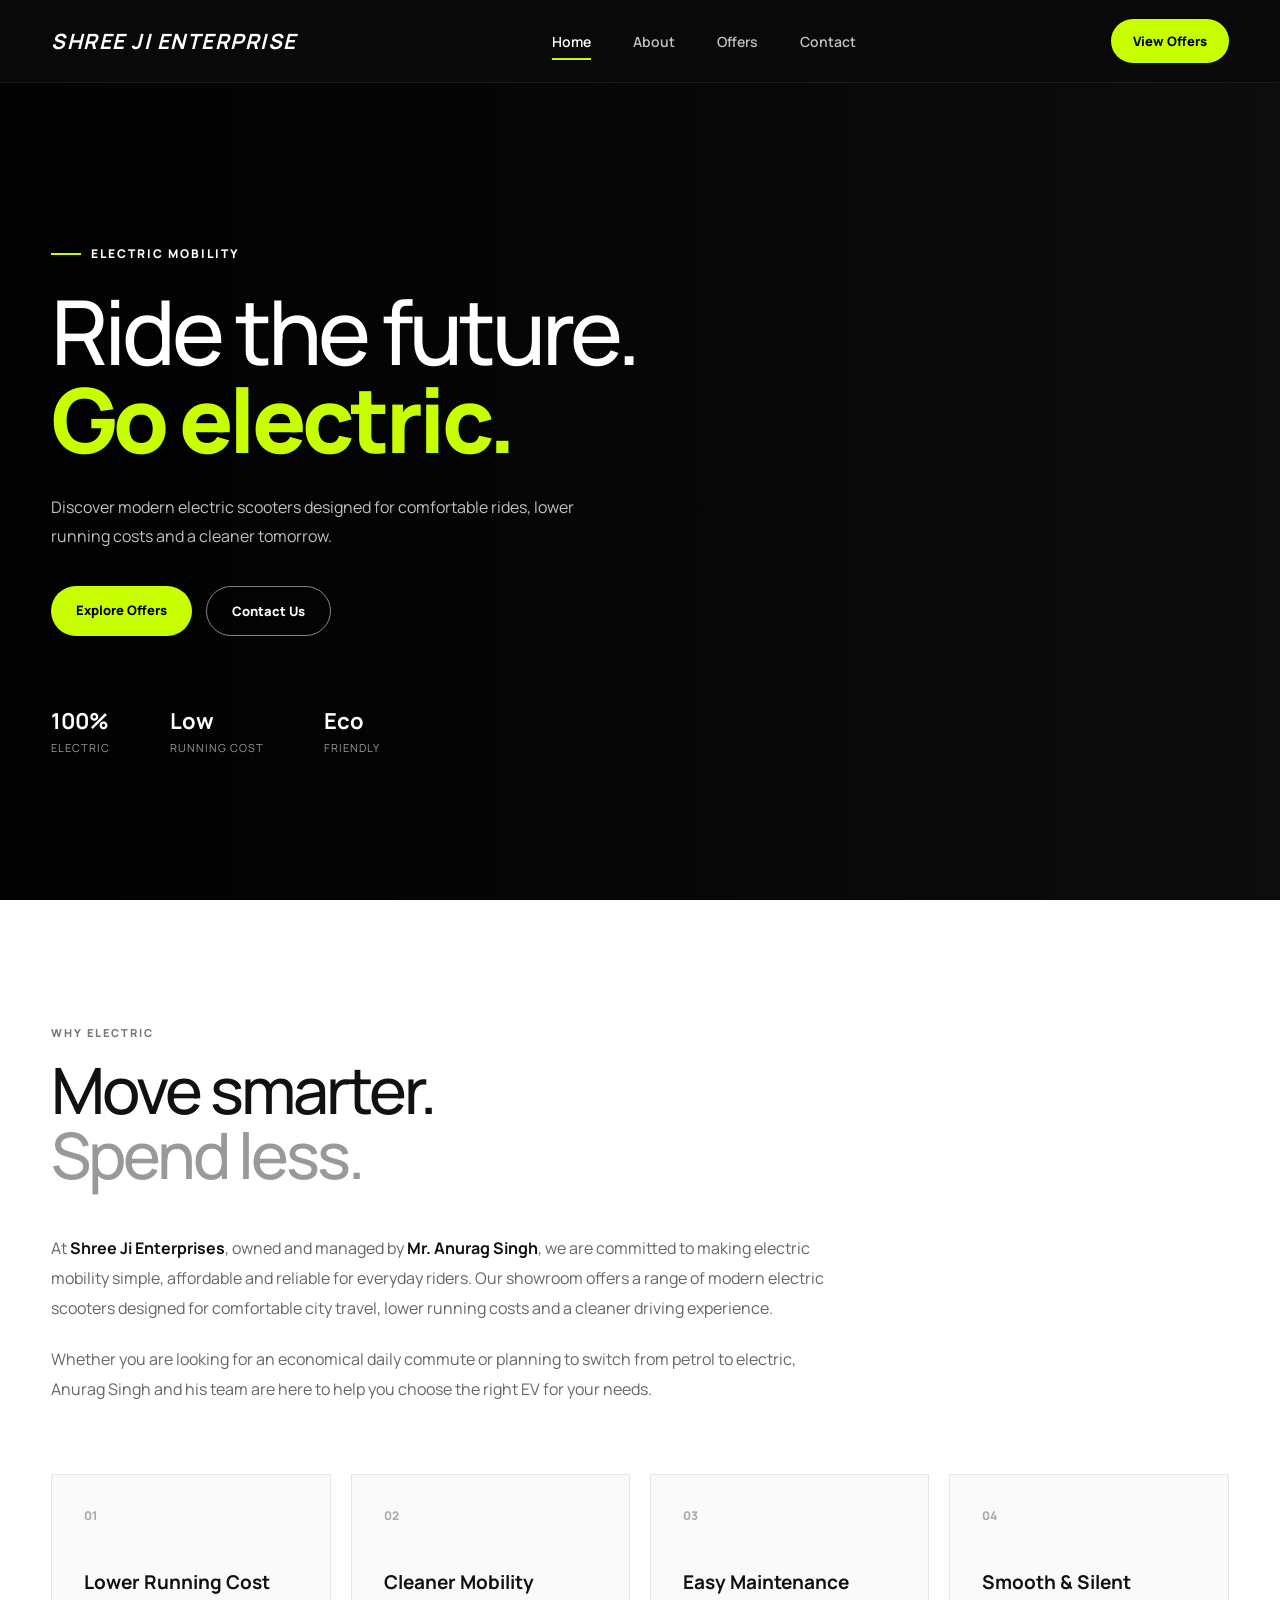
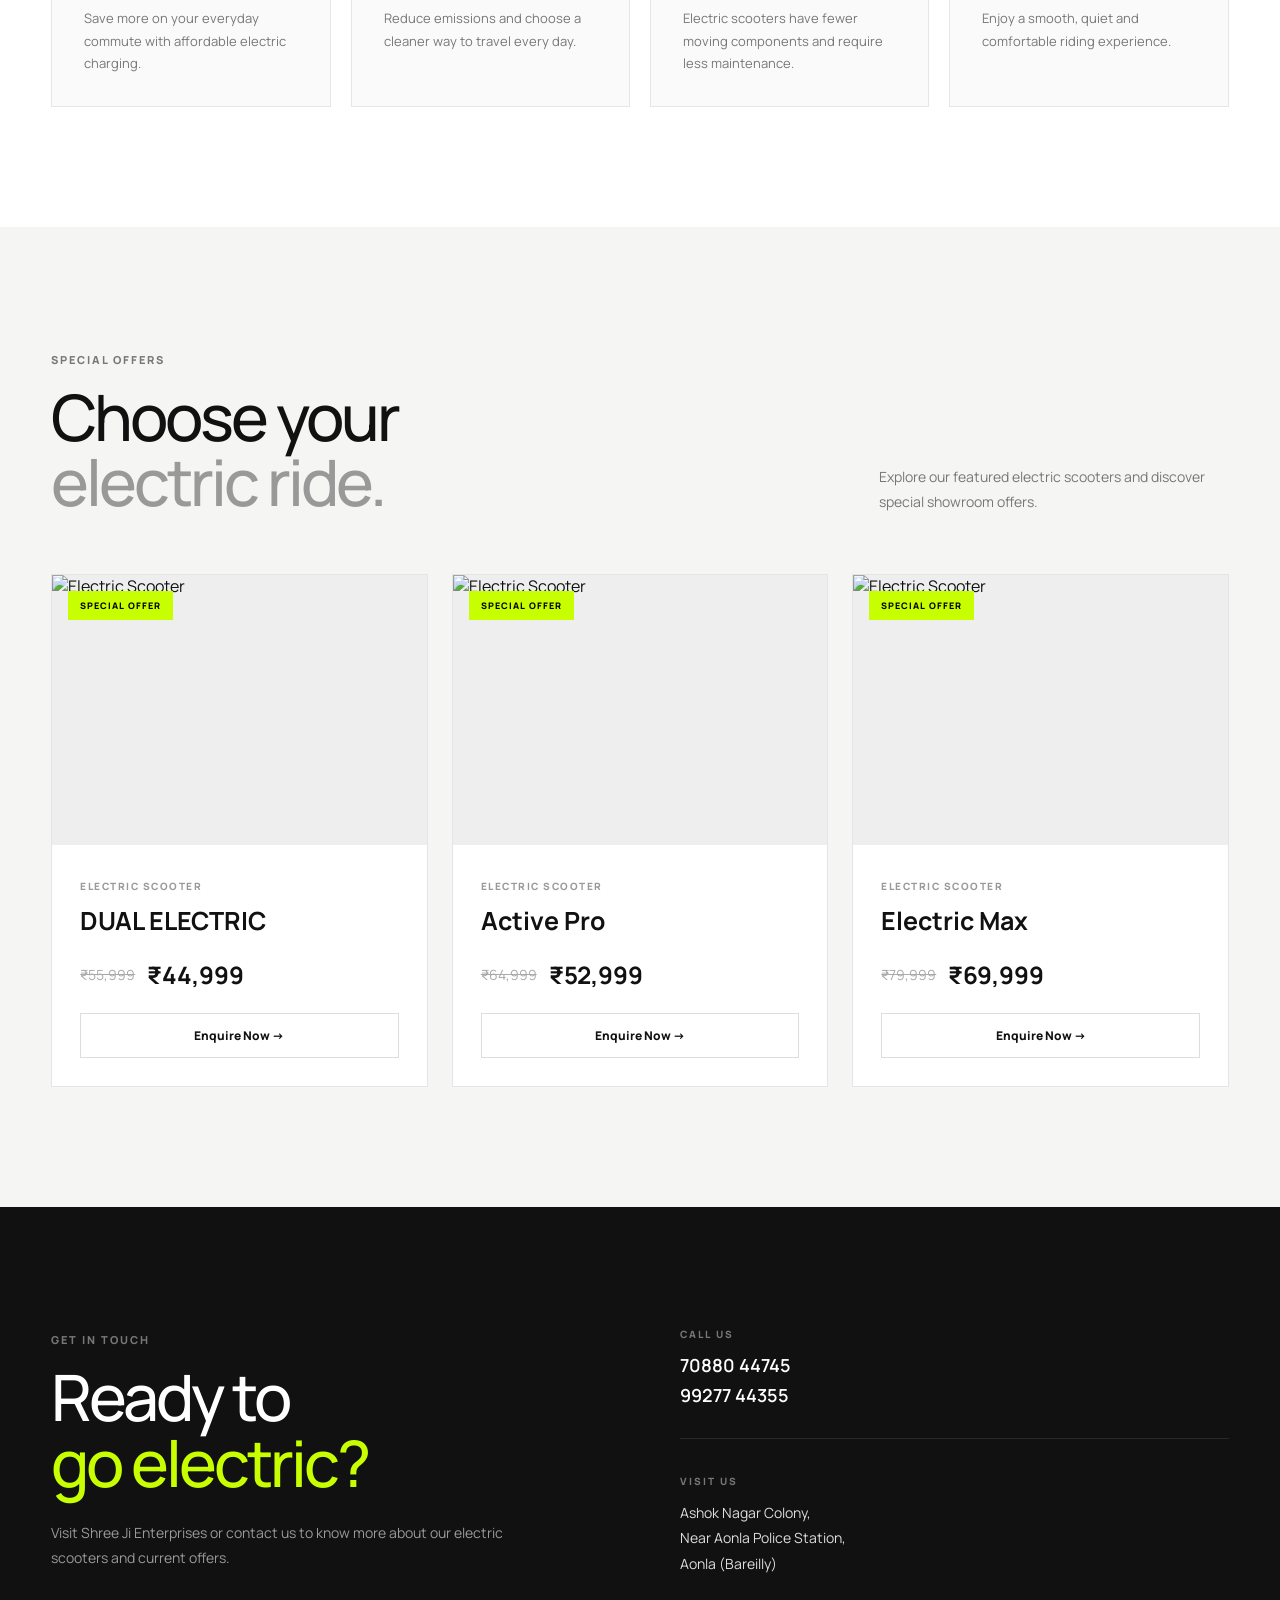
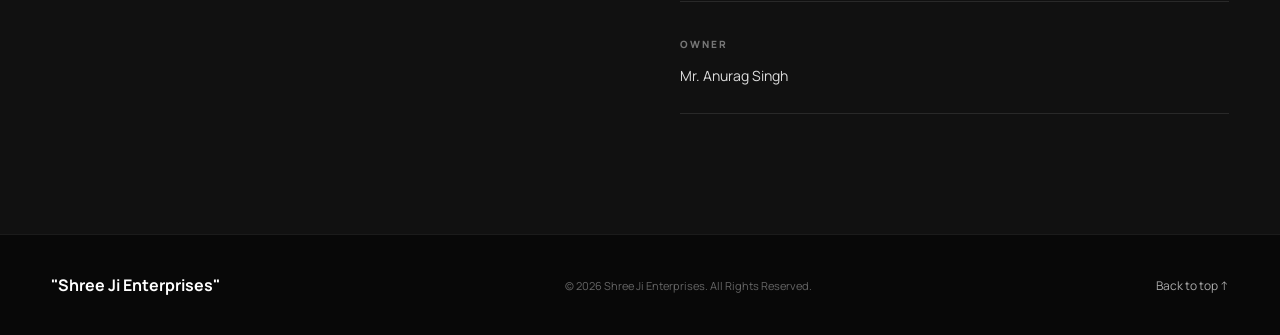
==== commit 294db7cc: "Update index.html" ====
--- a/index.html
+++ b/index.html
@@ -293,7 +293,7 @@
                             </span>
 
                             <h3>
-                                City Electric
+                                DUAL ELECTRIC
                             </h3>
 
                             <div class="price">
@@ -341,7 +341,7 @@
                             </span>
 
                             <h3>
-                                Urban Pro
+                                Active Pro
                             </h3>
 
                             <div class="price">
